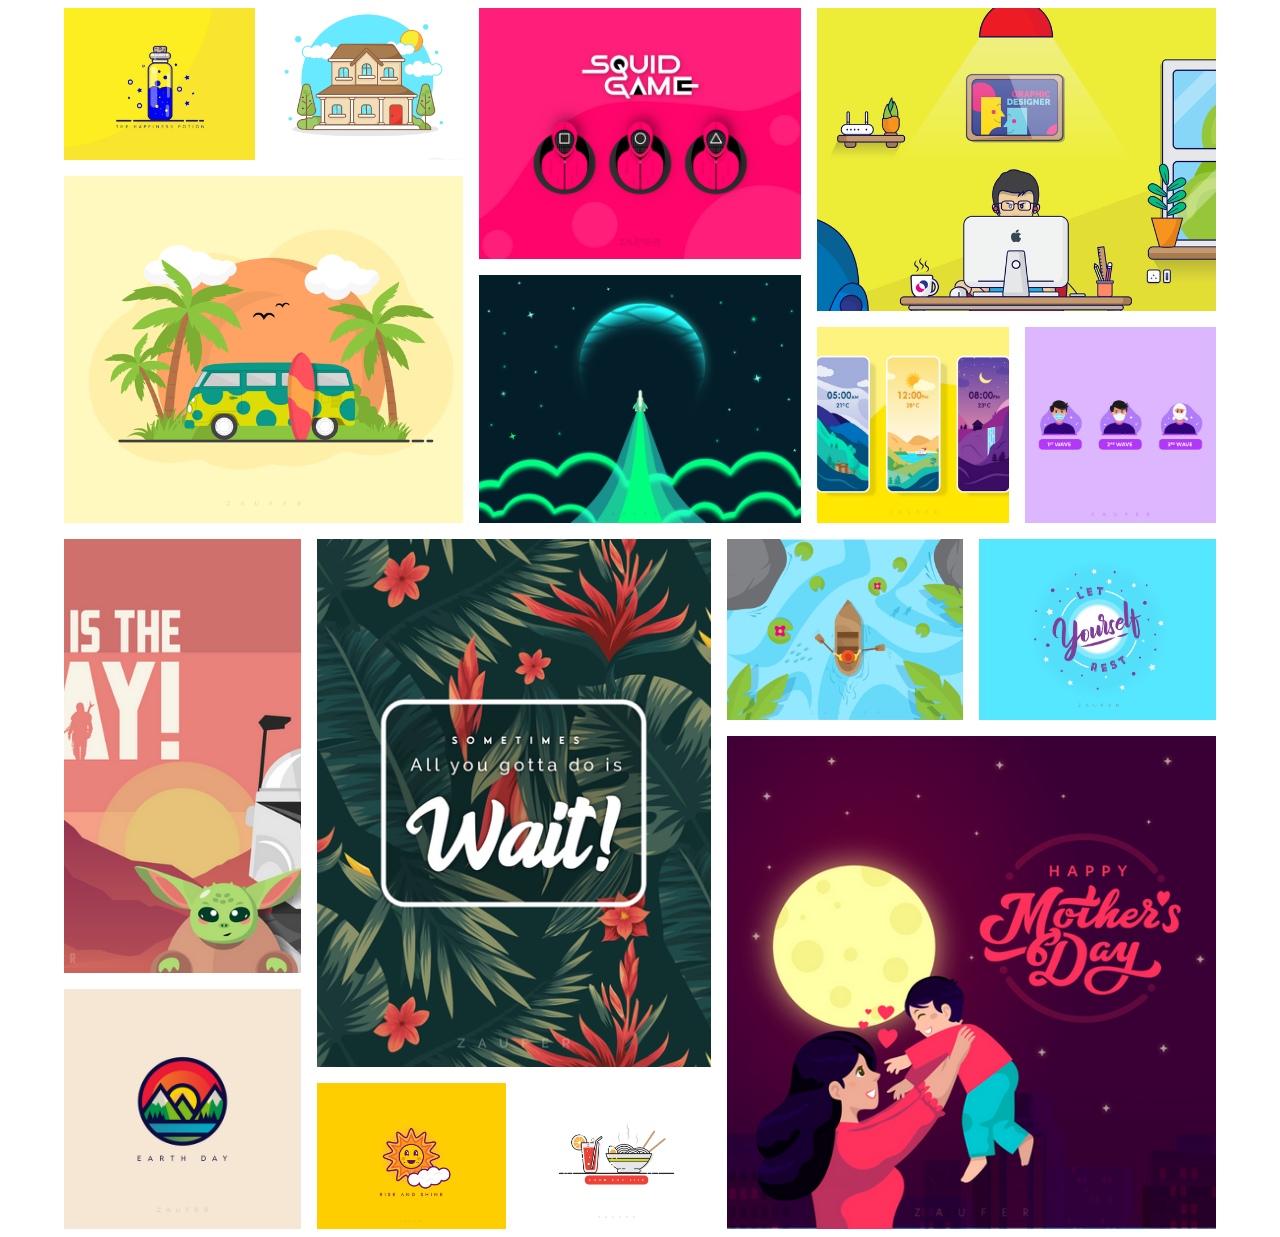
==== vectors.html @ f7b5dd43 "hosting" ====
<!DOCTYPE html>
<html lang="en">

<head>
    <meta charset="UTF-8">
    <meta http-equiv="X-UA-Compatible" content="IE=edge">
    <meta name="viewport" content="width=device-width, initial-scale=1.0">
    <title>Vectors - Gallery</title>
    <link rel="stylesheet" href="style-gallery.css">
    <script src="./script.js" defer></script>
</head>

<body>
    <div class="container">
        <div class="vector" data-index="1"><img src="./img/1.webp" alt="" />
            <div class="overlay"></div>
        </div>
        <div class="vector" data-index="2"><img src="./img/2.webp" alt="" />
            <div class="overlay"></div>
        </div>
        <div class="vector" data-index="3"><img src="./img/3.webp" alt="" />
            <div class="overlay"></div>
        </div>
        <div class="vector" data-index="4"><img src="./img/4.webp" alt="" />
            <div class="overlay"></div>
        </div>
        <div class="vector" data-index="5"><img src="./img/5.webp" alt="" />
            <div class="overlay"></div>
        </div>
        <div class="vector" data-index="6"><img src="./img/6.webp" alt="" />
            <div class="overlay"></div>
        </div>
        <div class="vector" data-index="7"><img src="./img/7.webp" alt="" />
            <div class="overlay"></div>
        </div>
        <div class="vector" data-index="8"><img src="./img/8.webp" alt="" />
            <div class="overlay"></div>
        </div>
    </div>
    <div class="container container-two">
        <div class="vector" data-index="9"><img src="./img/9.webp" alt="" />
            <div class="overlay"></div>
        </div>
        <div class="vector" data-index="10"><img src="./img/10.webp" alt="" />
            <div class="overlay"></div>
        </div>
        <div class="vector" data-index="11"><img src="./img/11.webp" alt="" />
            <div class="overlay"></div>
        </div>
        <div class="vector" data-index="12"><img src="./img/12.webp" alt="" />
            <div class="overlay"></div>
        </div>
        <div class="vector" data-index="13"><img src="./img/13.webp" alt="" />
            <div class="overlay"></div>
        </div>
        <div class="vector" data-index="14"><img src="./img/14.webp" alt="" />
            <div class="overlay"></div>
        </div>
        <div class="vector" data-index="15"><img src="./img/15.webp" alt="" />
            <div class="overlay"></div>
        </div>
        <div class="vector" data-index="16"><img src="./img/16.webp" alt="" />
            <div class="overlay"></div>
        </div>
    </div>
    <div class="modal">
        <div class="top">
            <div class="left">
                <button id="fullscreen">
                    <svg width="50" height="50" viewBox="0 0 790 790" fill="none" xmlns="http://www.w3.org/2000/svg">
                    <path d="M322.353 421.103C328.277 415.199 336.225 411.772 344.584 411.517C352.943 411.261 361.086 414.197 367.359 419.729C373.632 425.26 377.564 432.971 378.357 441.296C379.15 449.622 376.745 457.937 371.629 464.553L368.897 467.647L211.128 625.417H296.25C304.64 625.426 312.709 628.639 318.81 634.398C324.911 640.157 328.582 648.029 329.074 656.404C329.565 664.78 326.84 673.027 321.455 679.46C316.071 685.894 308.432 690.029 300.101 691.02L296.25 691.25H131.667C123.604 691.249 115.823 688.289 109.798 682.931C103.773 677.574 99.9237 670.192 98.9804 662.185L98.75 658.333V493.75C98.7593 485.36 101.972 477.291 107.731 471.19C113.491 465.089 121.362 461.418 129.738 460.926C138.113 460.435 146.36 463.16 152.794 468.545C159.227 473.929 163.362 481.568 164.353 489.899L164.583 493.75V578.873L322.353 421.103ZM658.333 98.75C666.396 98.7511 674.177 101.711 680.202 107.069C686.227 112.426 690.076 119.808 691.02 127.815L691.25 131.667V296.25C691.241 304.64 688.028 312.709 682.269 318.81C676.509 324.911 668.638 328.582 660.262 329.074C651.887 329.565 643.64 326.84 637.206 321.455C630.773 316.071 626.638 308.432 625.647 300.101L625.417 296.25V211.128L467.647 368.897C461.723 374.801 453.775 378.228 445.416 378.483C437.057 378.739 428.914 375.803 422.641 370.271C416.368 364.74 412.436 357.029 411.643 348.704C410.85 340.378 413.255 332.063 418.371 325.447L421.103 322.353L578.873 164.583H493.75C485.36 164.574 477.291 161.361 471.19 155.602C465.089 149.843 461.418 141.971 460.926 133.596C460.435 125.22 463.16 116.973 468.545 110.54C473.929 104.106 481.568 99.9713 489.899 98.9804L493.75 98.75H658.333Z" fill="currentColor"/>
                    </svg>
                </button>
                <button id="exitfullscreen" class="hide">
                    <svg width="50" height="50" viewBox="0 0 790 790" fill="none" xmlns="http://www.w3.org/2000/svg">
                        <path d="M345.625 395C357.899 395.001 369.733 399.573 378.819 407.825C387.905 416.077 393.591 427.418 394.77 439.635L395 444.375V608.958C394.994 621.638 390.109 633.83 381.359 643.007C372.609 652.184 360.663 657.643 347.998 658.252C335.332 658.861 322.918 654.575 313.327 646.28C303.736 637.986 297.704 626.319 296.48 613.698L296.25 608.958V563.566L166.558 693.258C157.612 702.237 145.556 707.431 132.885 707.765C120.215 708.1 107.901 703.549 98.4935 695.055C89.0859 686.561 83.3051 674.775 82.3479 662.136C81.3907 649.498 85.3305 636.975 93.3516 627.161L96.742 623.409L226.467 493.75H181.042C168.362 493.744 156.17 488.859 146.993 480.109C137.816 471.359 132.357 459.413 131.748 446.748C131.139 434.082 135.425 421.668 143.72 412.077C152.014 402.486 163.681 396.454 176.302 395.23L181.042 395H345.625ZM623.442 96.775C632.398 87.8594 644.433 82.7176 657.066 82.4084C669.7 82.0991 681.972 86.646 691.354 95.1127C700.736 103.579 706.515 115.321 707.499 127.921C708.484 140.52 704.601 153.017 696.648 162.839L693.258 166.591L563.533 296.25H608.958C621.638 296.256 633.83 301.141 643.007 309.891C652.184 318.641 657.642 330.587 658.252 343.252C658.861 355.918 654.574 368.332 646.28 377.923C637.986 387.514 626.319 393.546 613.698 394.77L608.958 395H444.375C432.101 394.999 420.267 390.427 411.181 382.175C402.095 373.923 396.409 362.582 395.23 350.365L395 345.625V181.042C395.006 168.362 399.891 156.17 408.641 146.993C417.391 137.816 429.337 132.358 442.002 131.748C454.668 131.139 467.082 135.426 476.673 143.72C486.264 152.014 492.296 163.681 493.52 176.302L493.75 181.042V226.434L623.442 96.7421V96.775Z" fill="currentColor"/>
                    </svg>                        
                </button>
                <button id='back' class="hide">
                    <svg width="50" height="50" viewBox="0 0 50 50" fill="none" xmlns="http://www.w3.org/2000/svg">
                        <path d="M43.7499 22.9166H13.3625L24.3895 11.8896L21.4437 8.94373L5.38745 25L21.4437 41.0562L24.3895 38.1104L13.3625 27.0833H43.7499V22.9166Z" fill="currentColor"/>
                    </svg>                        
                </button>
                <div class="combine">
                    <button id="Share">
                            <svg viewBox="0 0 24 24" fill="currentColor" width="24" height="24"><path d="M14.5,14 C14.628,14 14.752,14.049 14.845,14.138 C14.944,14.232 15,14.363 15,14.5 L15,17.293 L20.293,12 L15,6.707 L15,9.5 C15,9.633 14.947,9.761 14.853,9.854 C14.759,9.947 14.632,10 14.5,10 C14.494,9.998 14.491,10 14.486,10 C13.667,10 7.407,10.222 4.606,16.837 C7.276,14.751 10.496,13.795 14.188,13.989 C14.324,13.996 14.426,14.001 14.476,14.001 C14.484,14 14.492,14 14.5,14 M3.5,19 C3.414,19 3.328,18.979 3.25,18.933 C3.052,18.819 2.957,18.585 3.019,18.365 C5.304,10.189 11.981,9.145 14,9.017 L14,5.5 C14,5.298 14.122,5.115 14.309,5.038 C14.496,4.963 14.71,5.004 14.854,5.146 L21.354,11.646 C21.549,11.842 21.549,12.158 21.354,12.354 L14.854,18.854 C14.71,18.997 14.495,19.038 14.309,18.962 C14.122,18.885 14,18.702 14,18.5 L14,14.981 C9.957,14.791 6.545,16.102 3.857,18.85 C3.761,18.948 3.631,19 3.5,19" fill-rule="evenodd"></path></svg>
                    </button>
                    <button id="Like">
                            <svg viewBox="0 0 24 24" fill="currentColor" width="24" height="24"><path d="M8.1816,5.0039 C7.9276,5.0039 7.6696,5.0279 7.4106,5.0759 C5.7326,5.3909 4.3566,6.8479 4.0646,8.6189 C3.9346,9.4039 4.0036,10.2029 4.2616,10.9319 C4.2636,10.9379 4.2656,10.9439 4.2676,10.9499 C5.1716,13.8579 10.2066,17.4019 11.7286,18.4189 C11.8966,18.5329 12.1076,18.5309 12.2746,18.4189 C13.7956,17.4019 18.8266,13.8589 19.7326,10.9499 C19.9966,10.2029 20.0646,9.4039 19.9356,8.6189 C19.6426,6.8479 18.2666,5.3909 16.5896,5.0759 C14.9596,4.7749 13.3646,5.4459 12.4126,6.8369 C12.2256,7.1099 11.7736,7.1099 11.5876,6.8369 C10.7866,5.6669 9.5276,5.0039 8.1816,5.0039 M12.0016,19.5029 C11.7136,19.5029 11.4246,19.4189 11.1726,19.2509 C9.1366,17.8899 4.2966,14.3869 3.3156,11.2559 C3.0036,10.3719 2.9216,9.4039 3.0776,8.4569 C3.4436,6.2429 5.1106,4.4889 7.2266,4.0939 C9.0226,3.7539 10.8006,4.3809 11.9996,5.7409 C13.1996,4.3829 14.9766,3.7569 16.7736,4.0939 C18.8896,4.4899 20.5566,6.2429 20.9216,8.4569 C21.0786,9.4069 20.9956,10.3789 20.6816,11.2659 C19.7116,14.3819 14.8676,17.8889 12.8306,19.2509 C12.5786,19.4189 12.2896,19.5029 12.0016,19.5029" fill-rule="evenodd"></path></svg>
                    </button>
                </div>
            </div>
            <div class="right">
                <button id="close">
                    <svg width="50" height="50" viewBox="0 0 535 535" fill="none" xmlns="http://www.w3.org/2000/svg">
                        <path d="M33.4375 501.562L501.562 33.4375M501.562 501.562L33.4375 33.4375" stroke="currentColor" stroke-width="20" stroke-linecap="round" stroke-linejoin="round"/>
                        </svg>                    
                </button>
            </div>
        </div>
        <div class="content">
            <button class="previous">
                <svg xmlns="http://www.w3.org/2000/svg" fill="currentColor" stroke="none" width="15" height="27" viewBox="0 0 15 27"><g fill-rule="evenodd"><path fill-rule="nonzero" d="M14.258 1.53L13.198.47-.061 13.728l13.259 13.258 1.06-1.06L2.061 13.728z"></path></g></svg>
            </button>
            <div class="img-container">
                <img id="preview" src="./img/1.webp" alt="Preview Image">
            </div>
            <button class="next">
                <svg fill="currentColor" stroke="none" width="15" height="27" viewBox="0 0 15 27"><g fill-rule="evenodd"><path fill-rule="nonzero" d="M.198 25.926l1.06 1.06 13.259-13.258L1.258.47.198 1.53l12.197 12.198z"></path></g></svg>
            </button>
        </div>
    </div>
</body>

</html>
---- style-gallery.css ----
.container {
    max-width: 90vw;
    margin: auto;
    display: grid;
    grid-auto-columns: 1fr 1fr 0.8fr 0.8fr 1fr 1fr;
    gap: 1rem;
    grid-template-areas: 'one    two     three   three   four    four' 'five   five    three   three   four    four' 'five   five    six     six     four    four' 'five   five    six     six     seven   eight';
}

.container-two {
    margin-top: 1rem;
    grid-auto-columns: 1fr 0.8fr 0.8fr 1fr 1fr;
    grid-template-areas: 'nine       ten     ten     eleven  twelve  ' 'nine       ten     ten     eleven  twelve  ' 'nine       ten     ten     thirteen  thirteen  ' 'fourteen   ten     ten     thirteen  thirteen  ' 'fourteen   fifteen sixteen thirteen  thirteen  ';
}

.vector {
    background-color: #4285f4;
    position: relative;
    cursor: pointer;
}

.overlay {
    top: 0;
    left: 0;
    position: absolute;
    width: 100%;
    height: 100%;
    transition: background-color 0.4s ease;
}

.vector:hover .overlay {
    background-color: rgba(100, 106, 223, 0.333);
}

.vector>img {
    width: 100%;
    height: 100%;
    object-fit: cover;
}

.vector:nth-child(1) {
    grid-area: one;
}

.vector:nth-child(2) {
    grid-area: two;
}

.vector:nth-child(3) {
    grid-area: three;
}

.vector:nth-child(4) {
    grid-area: four;
}

.vector:nth-child(5) {
    grid-area: five;
}

.vector:nth-child(6) {
    grid-area: six;
}

.vector:nth-child(7) {
    grid-area: seven;
}

.vector:nth-child(8) {
    grid-area: eight;
}

.container-two :nth-child(1) {
    grid-area: nine;
}

.container-two :nth-child(2) {
    grid-area: ten;
}

.container-two :nth-child(3) {
    grid-area: eleven;
}

.container-two :nth-child(4) {
    grid-area: twelve;
}

.container-two :nth-child(5) {
    grid-area: thirteen;
}

.container-two :nth-child(6) {
    grid-area: fourteen;
}

.container-two :nth-child(7) {
    grid-area: fifteen;
}

.container-two :nth-child(8) {
    grid-area: sixteen;
}

.show {
    display: block !important;
}

.hide {
    display: none !important;
}

.modal {
    position: fixed;
    display: none;
    width: 100vw;
    height: 100vh;
    left: 0;
    top: 0;
    background-color: white;
}

.top button,
.previous,
.next {
    background-color: transparent;
    outline: none;
    border: none;
    cursor: pointer;
    color: #4285f4;
}

.top {
    display: flex;
    margin: 1em 2rem;
    justify-content: space-between;
}

.top .left {
    display: flex;
    justify-content: space-between;
    align-items: center;
}

.top .combine {
    margin: 0 2rem;
}

#preview {
    width: 100%;
    height: 100%;
}

.content {
    margin: 0 2rem;
    display: flex;
    flex-direction: row;
    align-items: center;
    justify-content: space-between;
}

@media screen and (max-width:750px) {
    #fullscreen,#exitfullscreen,.right,.previous,.next{
        display: none;
    }
    .left{
        width: 100%;
    }
    #back{
        display: block !important;
    }
    #preview{
    min-width: 100vw;
    }
    .content{
        margin: 0;
    }
    .container {        
    grid-template-areas: 
        'one    one  one'
        'two   three   three'
        'four   four  five    ' 
        'six   eight eight '
        'seven   eight eight';
    }
    .container-two {
        grid-template-areas: 
        'nine ten ten '
        'eleven eleven eleven '
        'twelve twelve  fifteen'
        'fourteen   sixteen fifteen'
        'fourteen  thirteen   thirteen';
    }
}
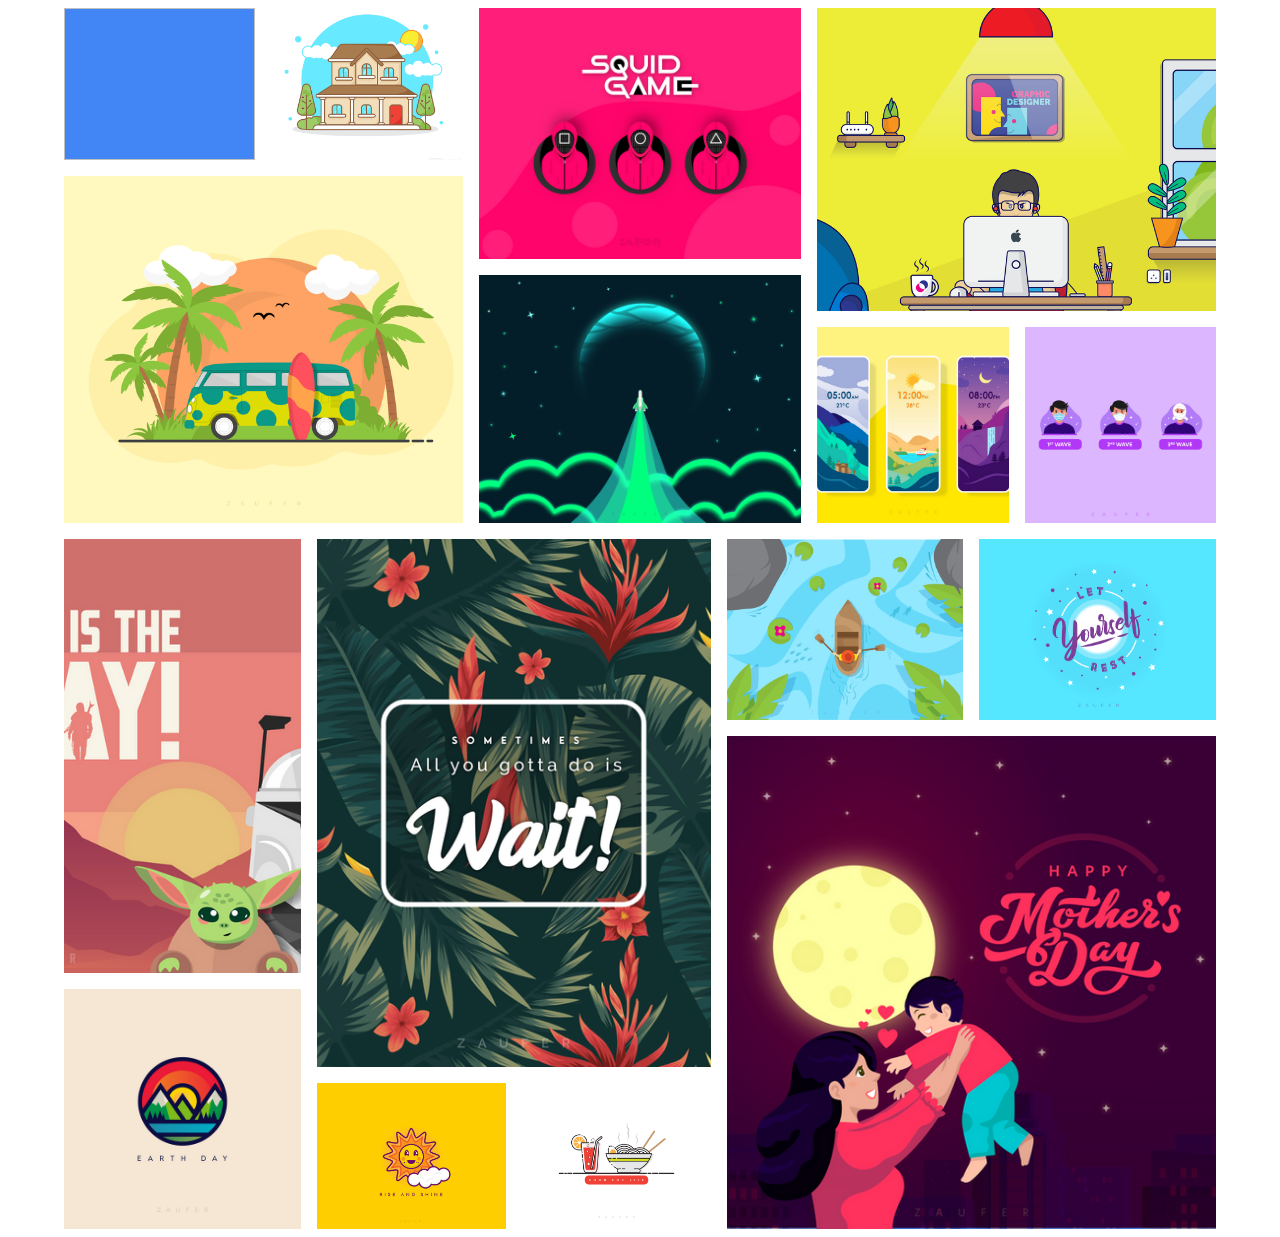
==== commit d6f3015a: "img" ====
--- a/vectors.html
+++ b/vectors.html
@@ -12,7 +12,7 @@
 
 <body>
     <div class="container">
-        <div class="vector" data-index="1"><img src="./img/1.webp" alt="" />
+        <div class="vector" data-index="1"><img href="http://commondatastorage.googleapis.com/codeskulptor-demos/riceracer_assets/img/car_1.png" alt="" />
             <div class="overlay"></div>
         </div>
         <div class="vector" data-index="2"><img src="./img/2.webp" alt="" />
@@ -112,4 +112,4 @@
     </div>
 </body>
 
-</html>+</html>
